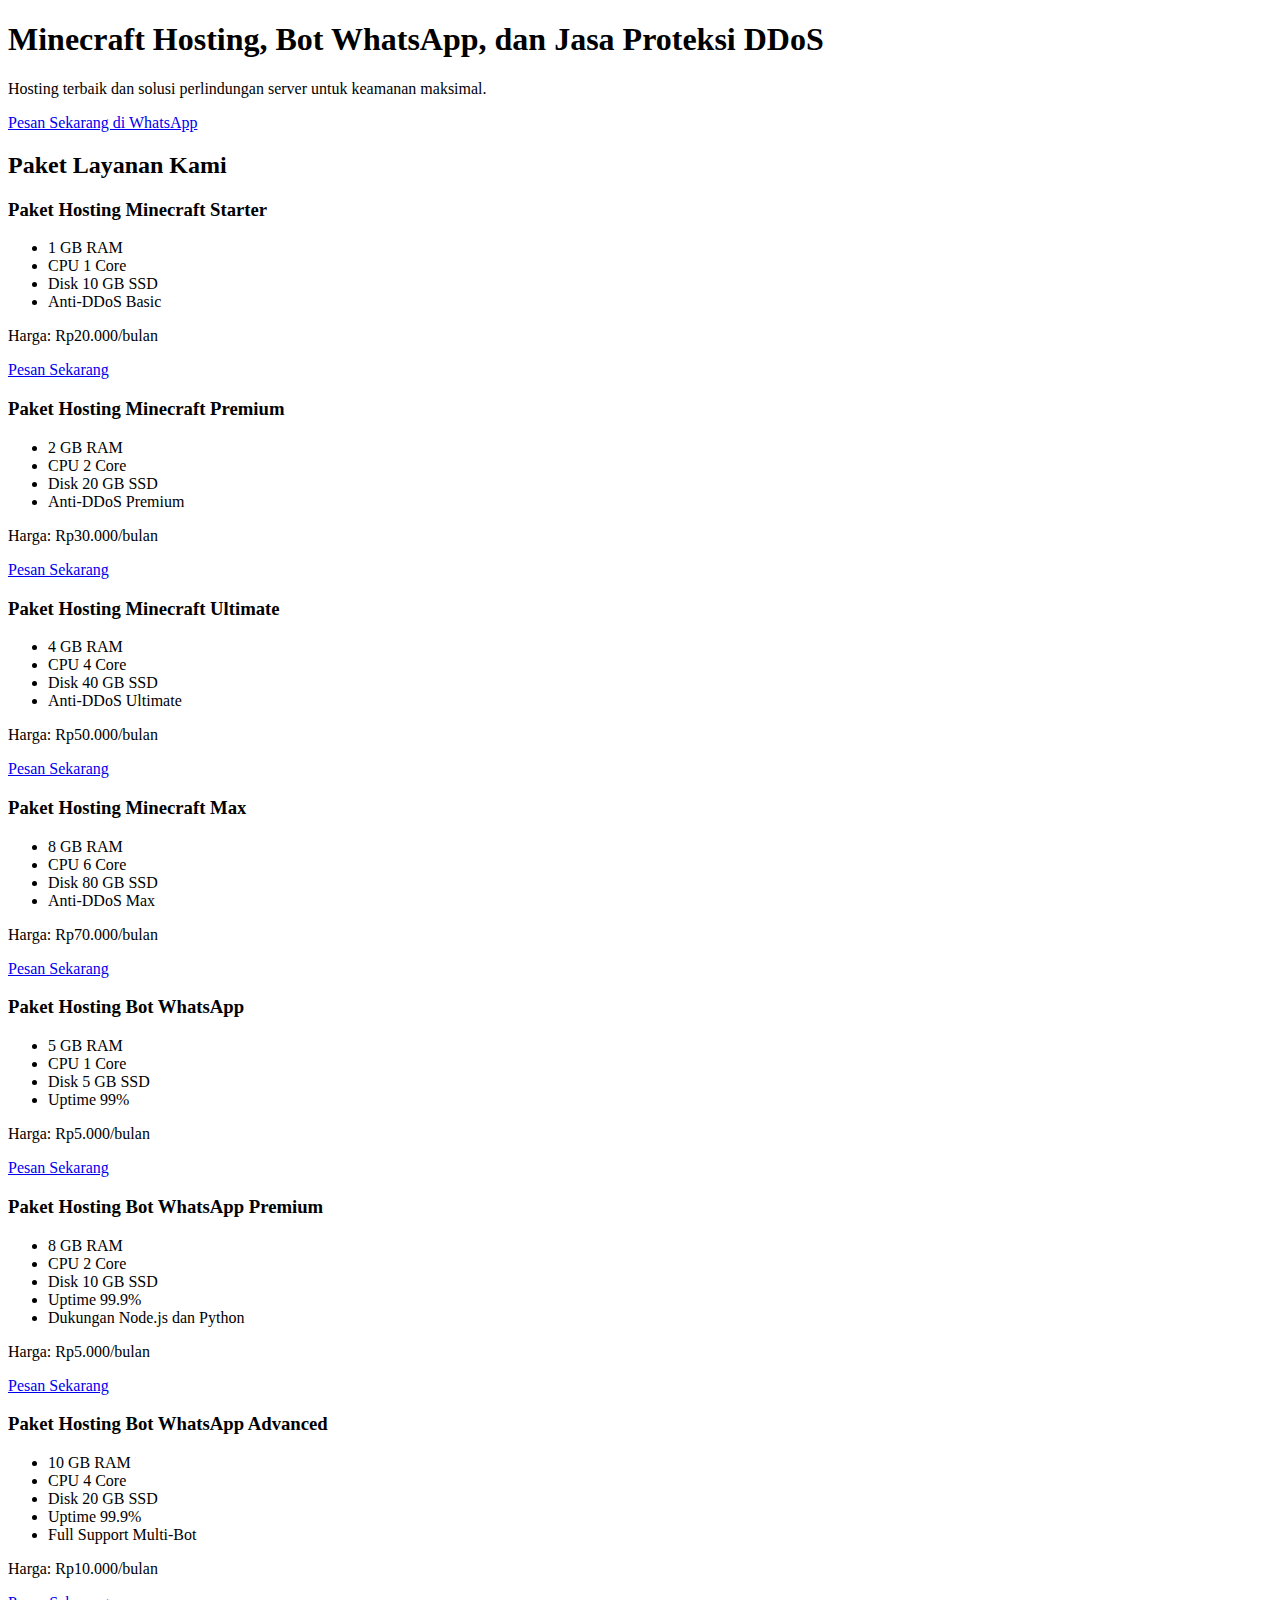
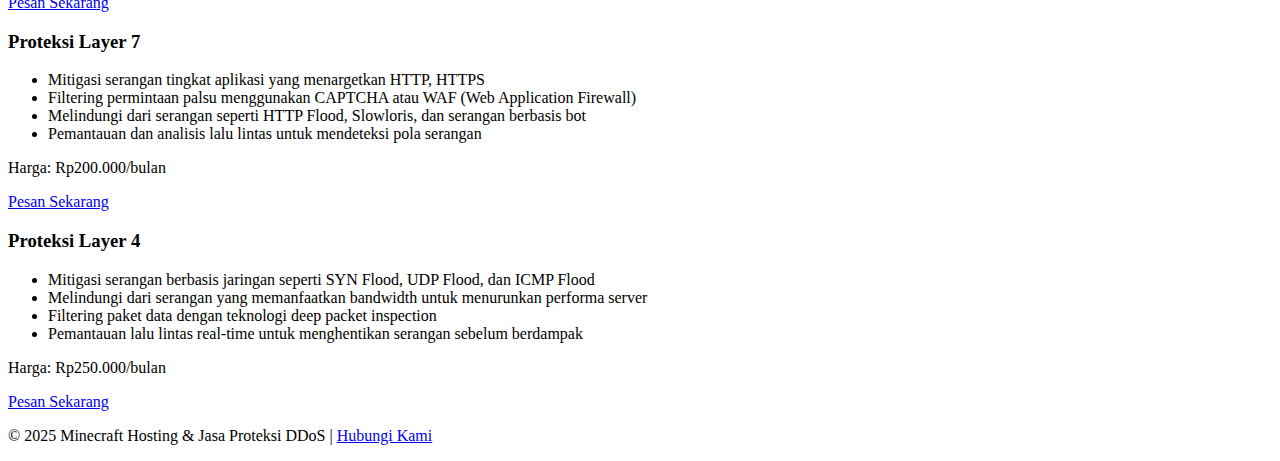
==== index.html @ 3e12d48d "Rename shop.html to index.html" ====
<!DOCTYPE html>
<html lang="id">
<head>
    <meta charset="UTF-8">
    <meta name="viewport" content="width=device-width, initial-scale=1.0">
    <title>Minecraft Hosting & Proteksi Anti-DDoS</title>
    <link rel="stylesheet" href="styles.css">
</head>
<body>
    <header>
        <h1>Minecraft Hosting, Bot WhatsApp, dan Jasa Proteksi DDoS</h1>
        <p>Hosting terbaik dan solusi perlindungan server untuk keamanan maksimal.</p>
        <a href="https://wa.me/6283144027784" class="cta-button">Pesan Sekarang di WhatsApp</a>
    </header>

    <section id="products">
        <h2>Paket Layanan Kami</h2>
        
        <!-- Hosting Minecraft Products -->
        <div class="product-card">
            <h3>Paket Hosting Minecraft Starter</h3>
            <ul>
                <li>1 GB RAM</li>
                <li>CPU 1 Core</li>
                <li>Disk 10 GB SSD</li>
                <li>Anti-DDoS Basic</li>
            </ul>
            <p>Harga: Rp20.000/bulan</p>
            <a href="https://wa.me/6283144027784" class="order-button">Pesan Sekarang</a>
        </div>

        <div class="product-card">
            <h3>Paket Hosting Minecraft Premium</h3>
            <ul>
                <li>2 GB RAM</li>
                <li>CPU 2 Core</li>
                <li>Disk 20 GB SSD</li>
                <li>Anti-DDoS Premium</li>
            </ul>
            <p>Harga: Rp30.000/bulan</p>
            <a href="https://wa.me/6283144027784" class="order-button">Pesan Sekarang</a>
        </div>

        <div class="product-card">
            <h3>Paket Hosting Minecraft Ultimate</h3>
            <ul>
                <li>4 GB RAM</li>
                <li>CPU 4 Core</li>
                <li>Disk 40 GB SSD</li>
                <li>Anti-DDoS Ultimate</li>
            </ul>
            <p>Harga: Rp50.000/bulan</p>
            <a href="https://wa.me/6283144027784" class="order-button">Pesan Sekarang</a>
        </div>

        <div class="product-card">
            <h3>Paket Hosting Minecraft Max</h3>
            <ul>
                <li>8 GB RAM</li>
                <li>CPU 6 Core</li>
                <li>Disk 80 GB SSD</li>
                <li>Anti-DDoS Max</li>
            </ul>
            <p>Harga: Rp70.000/bulan</p>
            <a href="https://wa.me/6283144027784" class="order-button">Pesan Sekarang</a>
        </div>

        <!-- Hosting Bot WhatsApp Products -->
        <div class="product-card">
            <h3>Paket Hosting Bot WhatsApp</h3>
            <ul>
                <li>5 GB RAM</li>
                <li>CPU 1 Core</li>
                <li>Disk 5 GB SSD</li>
                <li>Uptime 99%</li>
            </ul>
            <p>Harga: Rp5.000/bulan</p>
            <a href="https://wa.me/6283144027784" class="order-button">Pesan Sekarang</a>
        </div>

        <div class="product-card">
            <h3>Paket Hosting Bot WhatsApp Premium</h3>
            <ul>
                <li>8 GB RAM</li>
                <li>CPU 2 Core</li>
                <li>Disk 10 GB SSD</li>
                <li>Uptime 99.9%</li>
                <li>Dukungan Node.js dan Python</li>
            </ul>
            <p>Harga: Rp5.000/bulan</p>
            <a href="https://wa.me/6283144027784" class="order-button">Pesan Sekarang</a>
        </div>

        <div class="product-card">
            <h3>Paket Hosting Bot WhatsApp Advanced</h3>
            <ul>
                <li>10 GB RAM</li>
                <li>CPU 4 Core</li>
                <li>Disk 20 GB SSD</li>
                <li>Uptime 99.9%</li>
                <li>Full Support Multi-Bot</li>
            </ul>
            <p>Harga: Rp10.000/bulan</p>
            <a href="https://wa.me/6283144027784" class="order-button">Pesan Sekarang</a>
        </div>

        <!-- Proteksi DDoS Products -->
        <div class="product-card">
            <h3>Proteksi Layer 7</h3>
            <ul>
                <li>Mitigasi serangan tingkat aplikasi yang menargetkan HTTP, HTTPS</li>
                <li>Filtering permintaan palsu menggunakan CAPTCHA atau WAF (Web Application Firewall)</li>
                <li>Melindungi dari serangan seperti HTTP Flood, Slowloris, dan serangan berbasis bot</li>
                <li>Pemantauan dan analisis lalu lintas untuk mendeteksi pola serangan</li>
            </ul>
            <p>Harga: Rp200.000/bulan</p>
            <a href="https://wa.me/6283144027784" class="order-button">Pesan Sekarang</a>
        </div>

        <div class="product-card">
            <h3>Proteksi Layer 4</h3>
            <ul>
                <li>Mitigasi serangan berbasis jaringan seperti SYN Flood, UDP Flood, dan ICMP Flood</li>
                <li>Melindungi dari serangan yang memanfaatkan bandwidth untuk menurunkan performa server</li>
                <li>Filtering paket data dengan teknologi deep packet inspection</li>
                <li>Pemantauan lalu lintas real-time untuk menghentikan serangan sebelum berdampak</li>
            </ul>
            <p>Harga: Rp250.000/bulan</p>
            <a href="https://wa.me/6283144027784" class="order-button">Pesan Sekarang</a>
        </div>
    </section>

    <footer>
        <p>&copy; 2025 Minecraft Hosting & Jasa Proteksi DDoS | <a href="https://wa.me/6283144027784">Hubungi Kami</a></p>
    </footer>

    <script src="script.js"></script>
</body>
  </html>
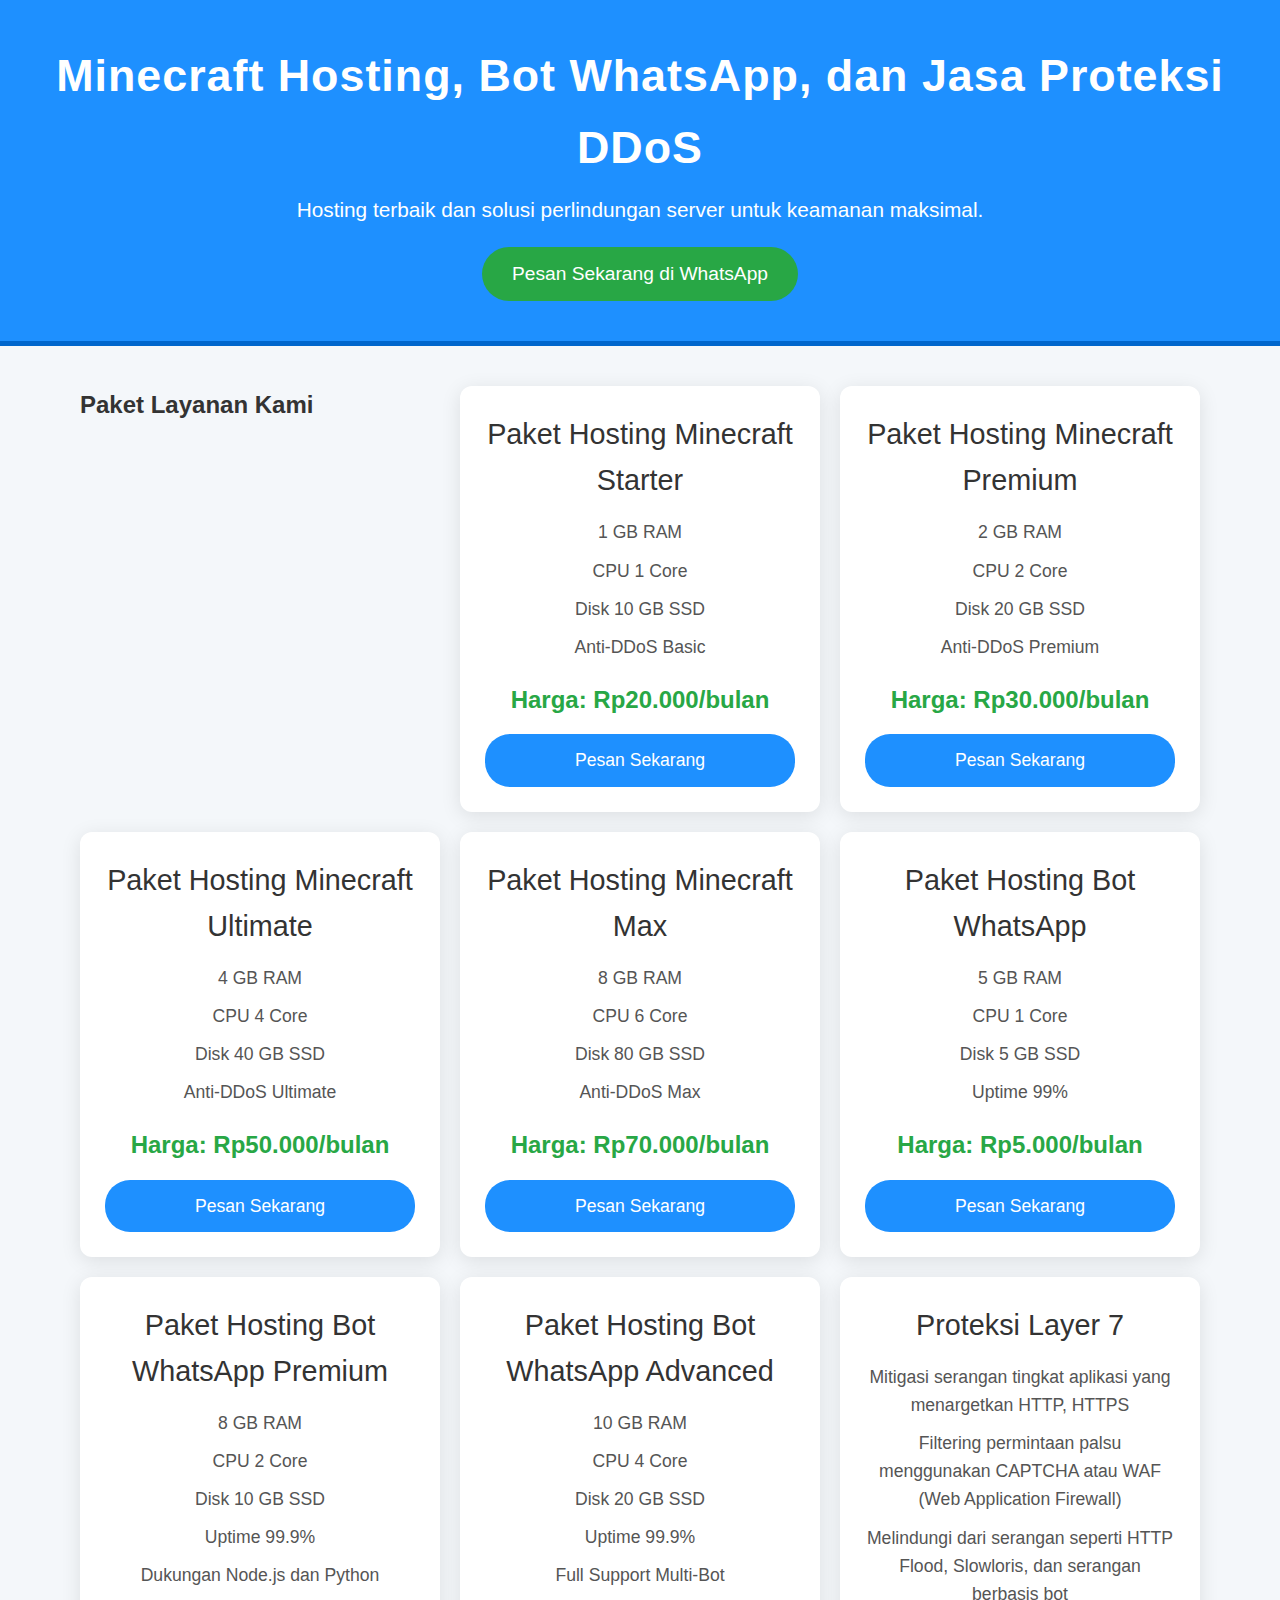
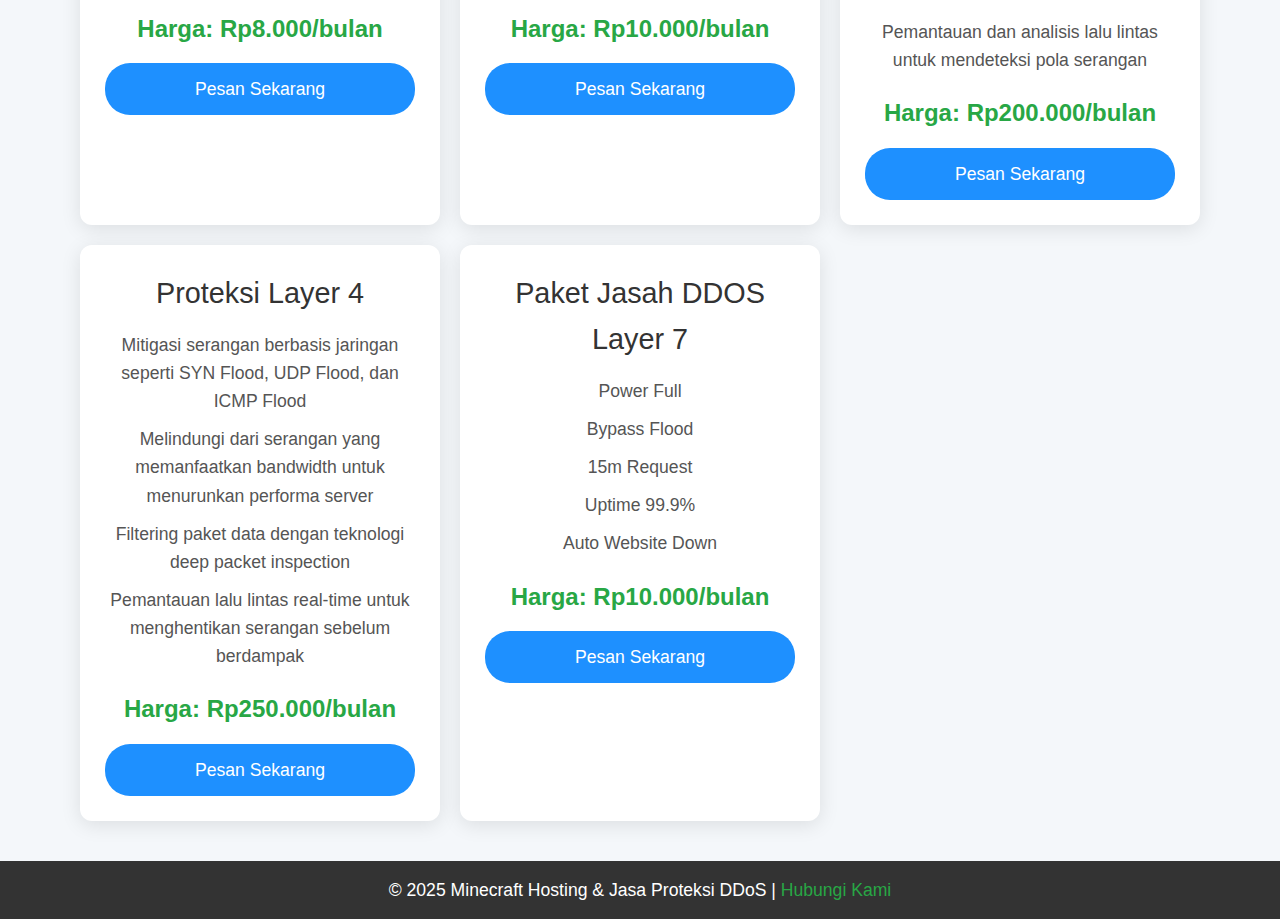
==== commit f83567db: "Update index.html" ====
--- a/index.html
+++ b/index.html
@@ -87,7 +87,7 @@
                 <li>Uptime 99.9%</li>
                 <li>Dukungan Node.js dan Python</li>
             </ul>
-            <p>Harga: Rp5.000/bulan</p>
+            <p>Harga: Rp8.000/bulan</p>
             <a href="https://wa.me/6283144027784" class="order-button">Pesan Sekarang</a>
         </div>
 
@@ -128,8 +128,21 @@
             <p>Harga: Rp250.000/bulan</p>
             <a href="https://wa.me/6283144027784" class="order-button">Pesan Sekarang</a>
         </div>
+        
+        <div class="product-card">
+            <h3>Paket Jasah DDOS Layer 7</h3>
+            <ul>
+                <li>Power Full</li>
+                <li>Bypass Flood</li>
+                <li>15m Request</li>
+                <li>Uptime 99.9%</li>
+                <li>Auto Website Down</li>
+            </ul>
+            <p>Harga: Rp10.000/bulan</p>
+            <a href="https://wa.me/6283144027784" class="order-button">Pesan Sekarang</a>
+        </div>
+        
     </section>
-
     <footer>
         <p>&copy; 2025 Minecraft Hosting & Jasa Proteksi DDoS | <a href="https://wa.me/6283144027784">Hubungi Kami</a></p>
     </footer>
--- a/styles.css
+++ b/styles.css
@@ -0,0 +1,180 @@
+/* Global Styles */
+* {
+    box-sizing: border-box;
+    margin: 0;
+    padding: 0;
+}
+
+body {
+    font-family: 'Arial', sans-serif;
+    background-color: #f4f7fa;
+    color: #333;
+    line-height: 1.6;
+    margin: 0;
+}
+
+a {
+    text-decoration: none;
+    color: inherit;
+}
+
+header {
+    background-color: #1E90FF;
+    color: white;
+    text-align: center;
+    padding: 40px 20px;
+    border-bottom: 5px solid #0066cc;
+}
+
+header h1 {
+    font-size: 2.8em;
+    margin-bottom: 10px;
+    letter-spacing: 1px;
+}
+
+header p {
+    font-size: 1.3em;
+    font-weight: 300;
+    margin-bottom: 20px;
+}
+
+.cta-button {
+    background-color: #28a745;
+    color: white;
+    padding: 12px 30px;
+    font-size: 1.2em;
+    border-radius: 30px;
+    transition: background-color 0.3s ease, transform 0.3s ease;
+    display: inline-block;
+}
+
+.cta-button:hover {
+    background-color: #218838;
+    transform: scale(1.05);
+}
+
+/* Product Section */
+#products {
+    display: grid;
+    grid-template-columns: repeat(auto-fill, minmax(280px, 1fr));
+    gap: 20px;
+    padding: 40px;
+    max-width: 1200px;
+    margin: 0 auto;
+}
+
+.product-card {
+    background-color: white;
+    border-radius: 12px;
+    box-shadow: 0 4px 20px rgba(0, 0, 0, 0.1);
+    padding: 25px;
+    text-align: center;
+    transition: transform 0.3s ease, box-shadow 0.3s ease;
+}
+
+.product-card:hover {
+    transform: translateY(-8px);
+    box-shadow: 0 8px 30px rgba(0, 0, 0, 0.15);
+}
+
+.product-card h3 {
+    font-size: 1.8em;
+    margin-bottom: 15px;
+    color: #333;
+    font-weight: 500;
+}
+
+.product-card ul {
+    list-style-type: none;
+    padding: 0;
+    margin-bottom: 20px;
+}
+
+.product-card ul li {
+    font-size: 1.1em;
+    margin-bottom: 10px;
+    color: #555;
+}
+
+.product-card p {
+    font-size: 1.5em;
+    font-weight: 600;
+    color: #28a745;
+    margin-top: 20px;
+}
+
+.order-button {
+    background-color: #1E90FF;
+    color: white;
+    padding: 12px 20px;
+    font-size: 1.1em;
+    border-radius: 25px;
+    transition: background-color 0.3s ease, transform 0.3s ease;
+    display: block;
+    margin-top: 15px;
+    width: 100%;
+}
+
+.order-button:hover {
+    background-color: #007bff;
+    transform: scale(1.05);
+}
+
+/* Footer */
+footer {
+    background-color: #333;
+    color: white;
+    text-align: center;
+    padding: 15px 20px;
+    font-size: 1.1em;
+    position: relative;
+    bottom: 0;
+    width: 100%;
+}
+
+footer a {
+    color: #28a745;
+    text-decoration: none;
+}
+
+footer a:hover {
+    text-decoration: underline;
+}
+
+/* Media Queries for Responsiveness */
+@media (max-width: 768px) {
+    header h1 {
+        font-size: 2.4em;
+    }
+
+    header p {
+        font-size: 1.1em;
+    }
+
+    .cta-button {
+        font-size: 1.1em;
+        padding: 10px 20px;
+    }
+
+    .product-card {
+        padding: 20px;
+    }
+
+    .product-card h3 {
+        font-size: 1.6em;
+    }
+
+    .product-card ul li {
+        font-size: 1em;
+    }
+
+    .product-card p {
+        font-size: 1.4em;
+    }
+
+    .order-button {
+        font-size: 1em;
+        padding: 10px 15px;
+    }
+}
+  
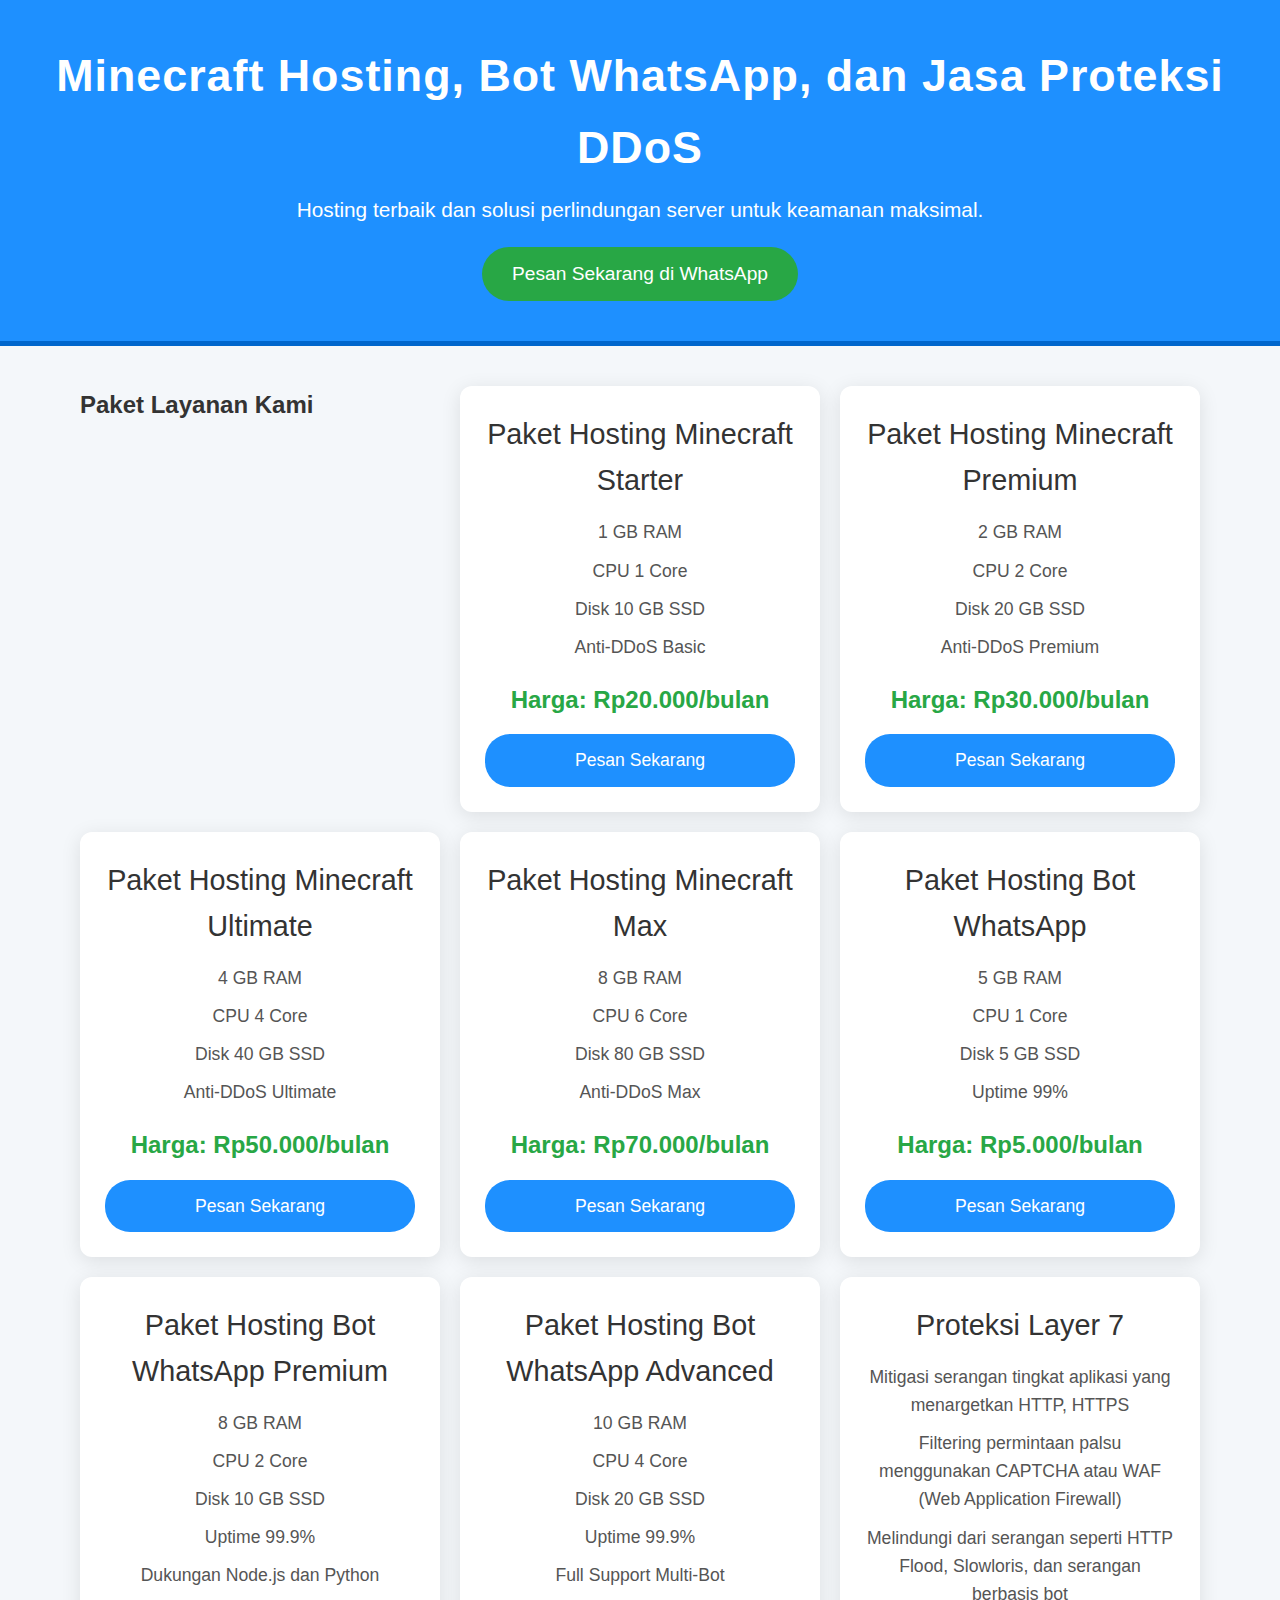
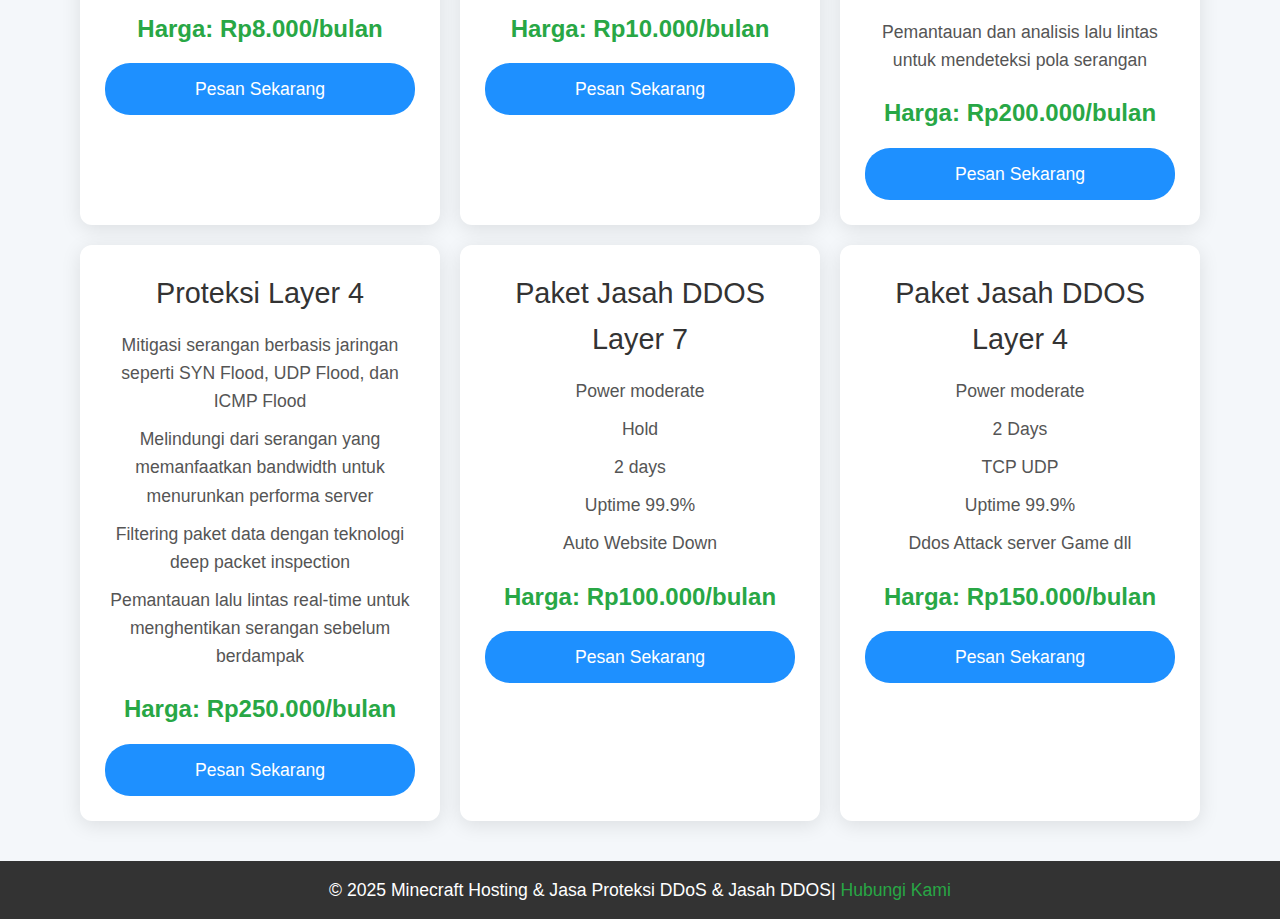
==== commit 00f98486: "Update index.html" ====
--- a/index.html
+++ b/index.html
@@ -132,19 +132,30 @@
         <div class="product-card">
             <h3>Paket Jasah DDOS Layer 7</h3>
             <ul>
-                <li>Power Full</li>
-                <li>Bypass Flood</li>
-                <li>15m Request</li>
+                <li>Power moderate</li>
+                <li>Hold</li>
+                <li>2 days</li>
                 <li>Uptime 99.9%</li>
                 <li>Auto Website Down</li>
             </ul>
-            <p>Harga: Rp10.000/bulan</p>
+            <p>Harga: Rp100.000/bulan</p>
             <a href="https://wa.me/6283144027784" class="order-button">Pesan Sekarang</a>
         </div>
-        
+        <div class="product-card">
+            <h3>Paket Jasah DDOS Layer 4</h3>
+            <ul>
+                <li>Power moderate</li>
+                <li>2 Days</li>
+                <li>TCP UDP</li>
+                <li>Uptime 99.9%</li>
+                <li> Ddos Attack server Game dll</li>
+            </ul>
+            <p>Harga: Rp150.000/bulan</p>
+            <a href="https://wa.me/6283144027784" class="order-button">Pesan Sekarang</a>
+        </div>
     </section>
     <footer>
-        <p>&copy; 2025 Minecraft Hosting & Jasa Proteksi DDoS | <a href="https://wa.me/6283144027784">Hubungi Kami</a></p>
+        <p>&copy; 2025 Minecraft Hosting & Jasa Proteksi DDoS & Jasah DDOS| <a href="https://wa.me/6283144027784">Hubungi Kami</a></p>
     </footer>
 
     <script src="script.js"></script>
